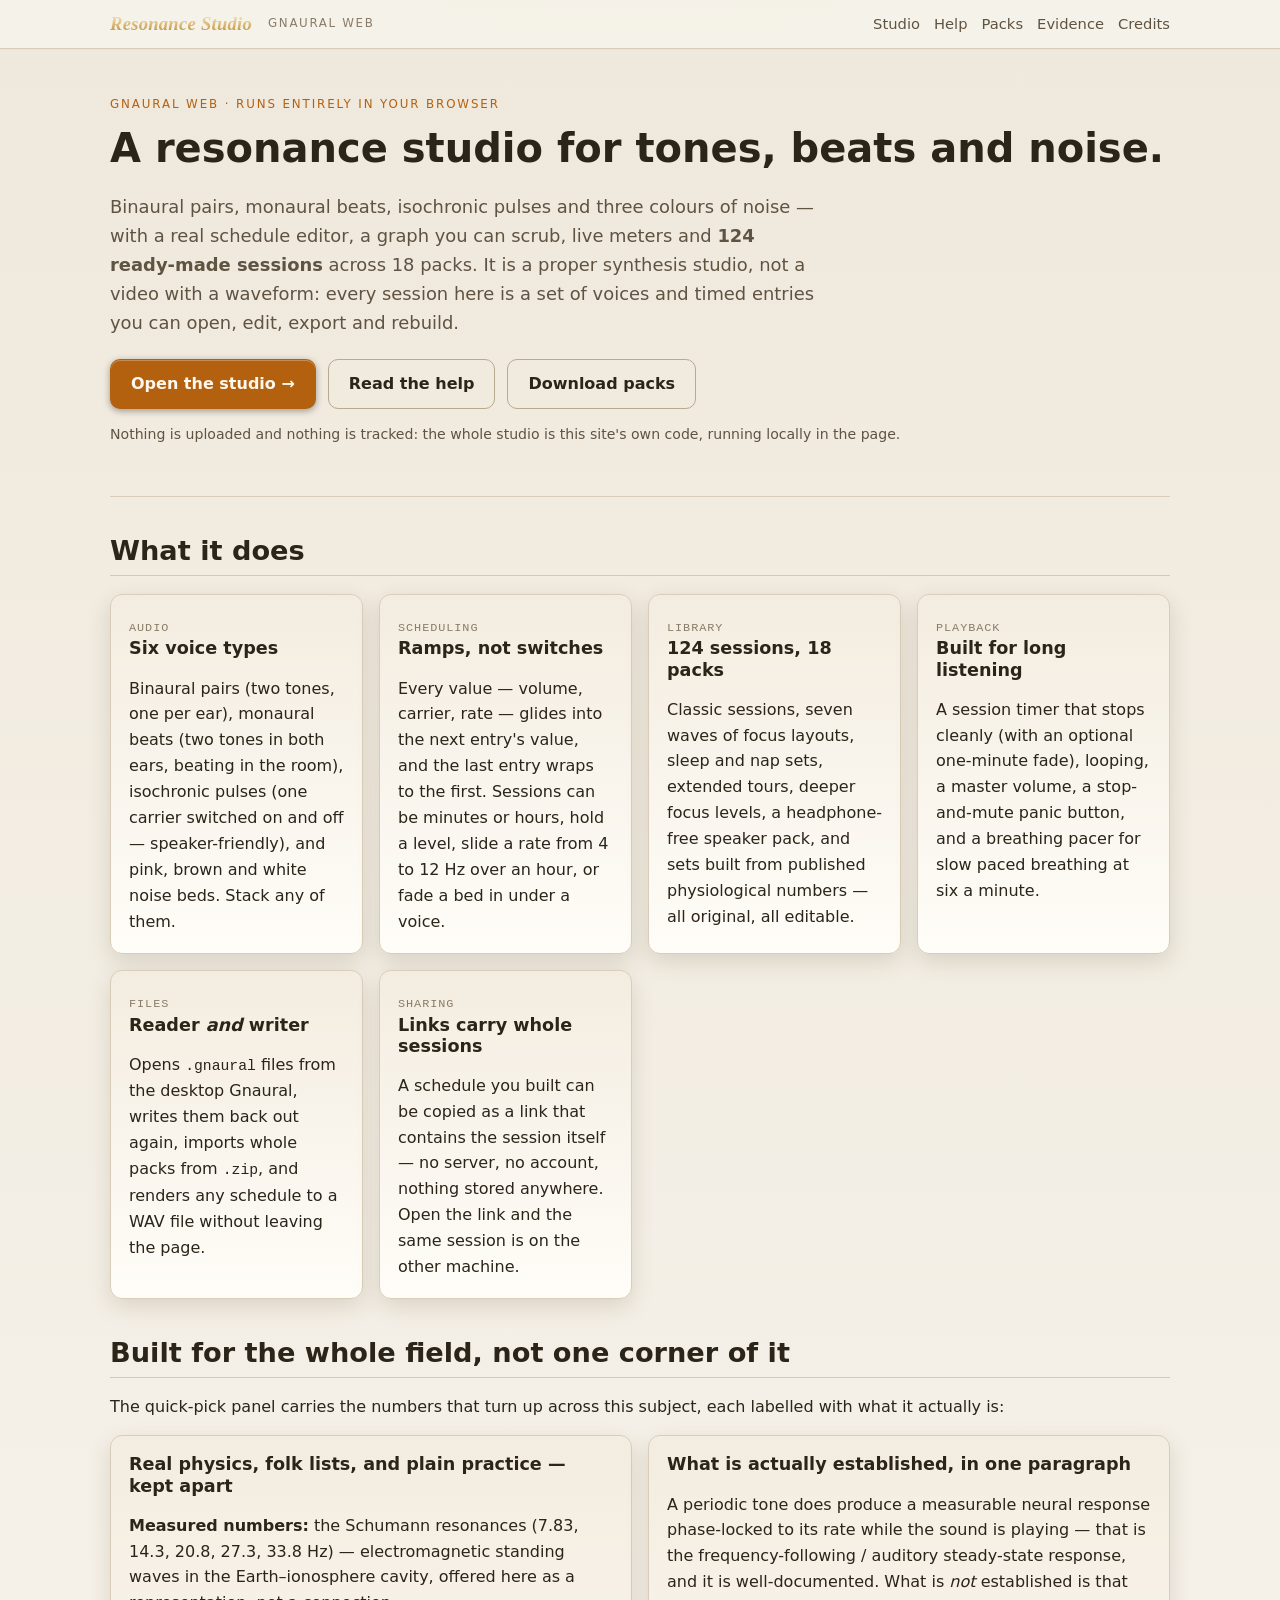
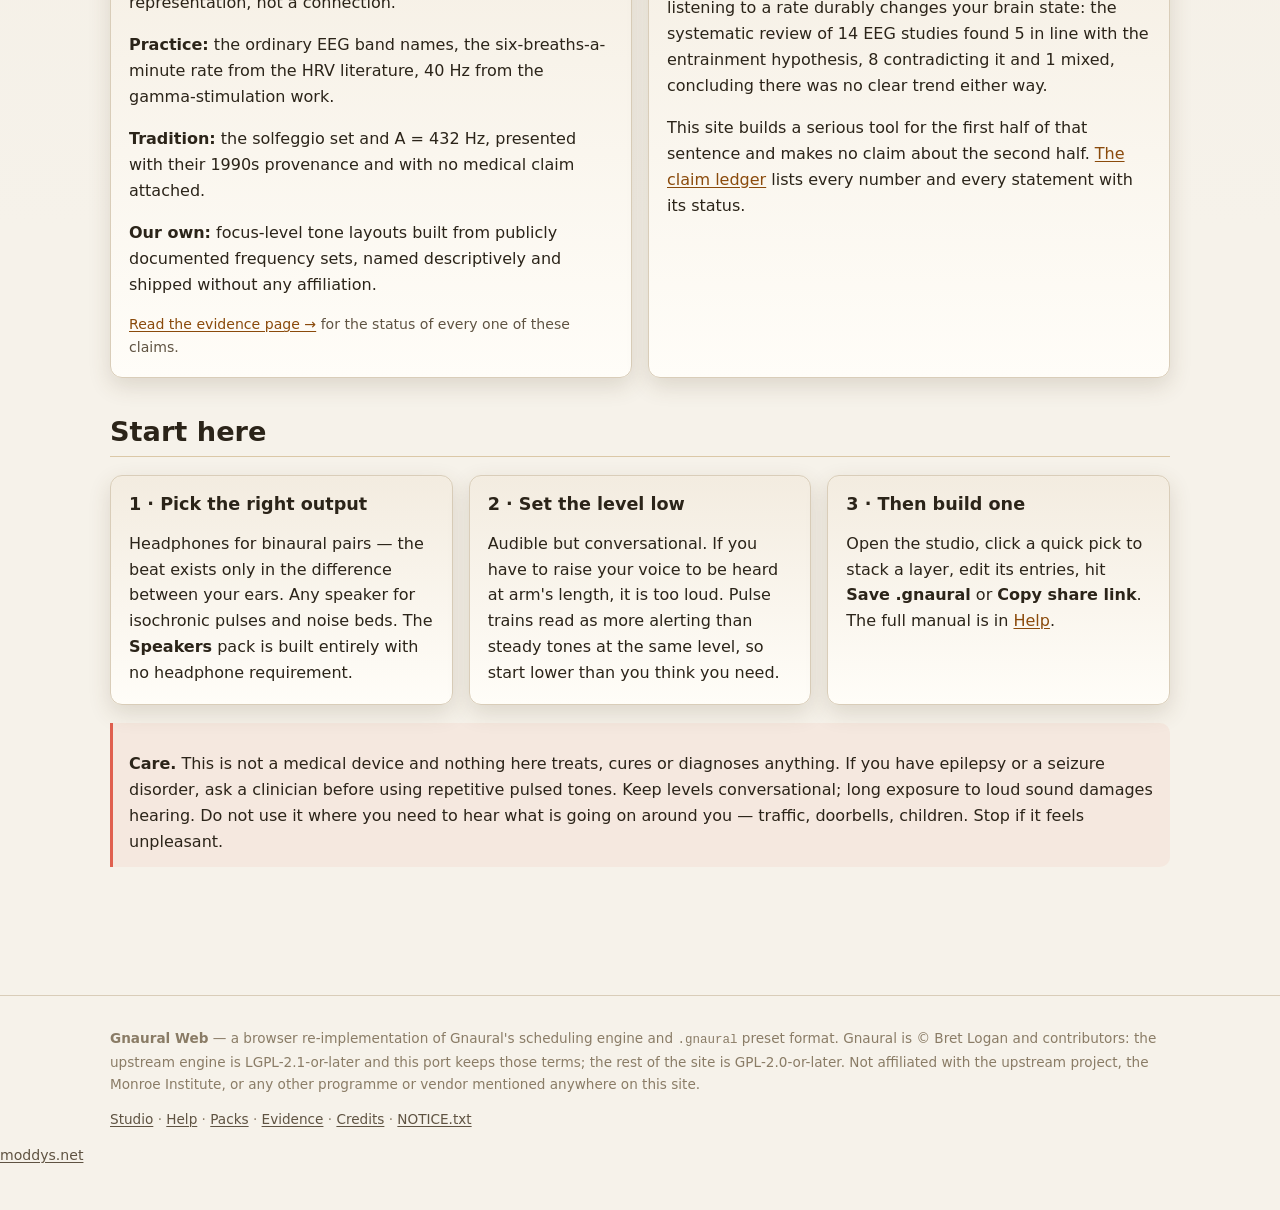
==== site/index.html @ 8ddf5c4d "Resonance Studio 1.0a (beta): the Windows build, the web app source and the docs" ====
<!DOCTYPE html>
<html lang="en" data-skin="forge">
<head>
<meta charset="utf-8">
<meta name="viewport" content="width=device-width, initial-scale=1">
<title>Resonance Studio — binaural beats, isochronic pulses and noise, in the browser</title>
<meta name="description" content="A complete tone and beat studio that runs in the browser: binaural pairs, monaural beats, isochronic pulses, three noise colours, a full schedule editor, a breathing pacer and a built-in library of ready-made sessions. No accounts, no uploads.">
<link rel="stylesheet" href="site.css?v=82x">
<link rel="icon" href="[data-uri]">
</head>
<body>

<header class="site">
  <div class="bar">
    <a class="mark" href="./">Resonance Studio</a>
    <span class="sub">Gnaural Web</span>
    <nav>
      <a href="app/">Studio</a>
      <a href="help/">Help</a>
      <a href="packs/">Packs</a>
      <a href="help/evidence.html">Evidence</a>
      <a href="credits/">Credits</a>
    </nav>
  </div>
</header>

<main class="shell">

  <section class="hero">
    <div class="kicker">Gnaural Web · runs entirely in your browser</div>
    <h1>A resonance studio for tones, beats and noise.</h1>
    <p class="lede">
      Binaural pairs, monaural beats, isochronic pulses and three colours of noise — with a real schedule
      editor, a graph you can scrub, live meters and <b><!--COUNT:sessions-->124<!--/COUNT--> ready-made
      sessions</b> across <!--COUNT:packs-->18<!--/COUNT--> packs. It is a proper synthesis studio, not a
      video with a waveform: every session here is a set of voices and timed entries you can open, edit,
      export and rebuild.
    </p>
    <div class="cta">
      <a class="btn" href="app/">Open the studio →</a>
      <a class="btn ghost" href="help/">Read the help</a>
      <a class="btn ghost" href="packs/">Download packs</a>
    </div>
    <p class="small">Nothing is uploaded and nothing is tracked: the whole studio is this site's own code,
      running locally in the page.</p>
  </section>

  <hr>

  <section>
    <h2>What it does</h2>
    <div class="grid g3" style="margin-top:18px">
      <div class="card">
        <span class="tag">Audio</span>
        <h3>Six voice types</h3>
        <p>Binaural pairs (two tones, one per ear), monaural beats (two tones in both ears, beating in the
          room), isochronic pulses (one carrier switched on and off — speaker-friendly), and pink, brown and
          white noise beds. Stack any of them.</p>
      </div>
      <div class="card">
        <span class="tag">Scheduling</span>
        <h3>Ramps, not switches</h3>
        <p>Every value — volume, carrier, rate — glides into the next entry's value, and the last entry wraps
          to the first. Sessions can be minutes or hours, hold a level, slide a rate from 4 to 12 Hz over an
          hour, or fade a bed in under a voice.</p>
      </div>
      <div class="card">
        <span class="tag">Library</span>
        <h3><!--COUNT:sessions-->124<!--/COUNT--> sessions, <!--COUNT:packs-->18<!--/COUNT--> packs</h3>
        <p>Classic sessions, seven waves of focus layouts, sleep and nap sets, extended tours, deeper focus
          levels, a headphone-free speaker pack, and sets built from published physiological numbers —
          all original, all editable.</p>
      </div>
      <div class="card">
        <span class="tag">Playback</span>
        <h3>Built for long listening</h3>
        <p>A session timer that stops cleanly (with an optional one-minute fade), looping, a master volume,
          a stop-and-mute panic button, and a breathing pacer for slow paced breathing at six a minute.</p>
      </div>
      <div class="card">
        <span class="tag">Files</span>
        <h3>Reader <i>and</i> writer</h3>
        <p>Opens <code>.gnaural</code> files from the desktop Gnaural, writes them back out again, imports
          whole packs from <code>.zip</code>, and renders any schedule to a WAV file without leaving the page.</p>
      </div>
      <div class="card">
        <span class="tag">Sharing</span>
        <h3>Links carry whole sessions</h3>
        <p>A schedule you built can be copied as a link that contains the session itself — no server, no
          account, nothing stored anywhere. Open the link and the same session is on the other machine.</p>
      </div>
    </div>
  </section>

  <section>
    <h2>Built for the whole field, not one corner of it</h2>
    <p>The quick-pick panel carries the numbers that turn up across this subject, each labelled with what it
      actually is:</p>
    <div class="grid g2">
      <div class="card">
        <h3>Real physics, folk lists, and plain practice — kept apart</h3>
        <p><b>Measured numbers:</b> the Schumann resonances (7.83, 14.3, 20.8, 27.3, 33.8 Hz) — electromagnetic
          standing waves in the Earth–ionosphere cavity, offered here as a representation, not a connection.</p>
        <p><b>Practice:</b> the ordinary EEG band names, the six-breaths-a-minute rate from the HRV
          literature, 40 Hz from the gamma-stimulation work.</p>
        <p><b>Tradition:</b> the solfeggio set and A = 432 Hz, presented with their 1990s provenance and with
          no medical claim attached.</p>
        <p><b>Our own:</b> focus-level tone layouts built from publicly documented frequency sets, named
          descriptively and shipped without any affiliation.</p>
        <p class="small"><a href="help/evidence.html">Read the evidence page →</a> for the status of every
          one of these claims.</p>
      </div>
      <div class="card">
        <h3>What is actually established, in one paragraph</h3>
        <p>A periodic tone does produce a measurable neural response phase-locked to its rate while the sound
          is playing — that is the frequency-following / auditory steady-state response, and it is
          well-documented. What is <i>not</i> established is that listening to a rate durably changes your
          brain state: the systematic review of 14 EEG studies found 5 in line with the entrainment
          hypothesis, 8 contradicting it and 1 mixed, concluding there was no clear trend either way.</p>
        <p>This site builds a serious tool for the first half of that sentence and makes no claim about the
          second half. <a href="help/evidence.html#ledger">The claim ledger</a> lists every number and every
          statement with its status.</p>
      </div>
    </div>
  </section>

  <section>
    <h2>Start here</h2>
    <div class="grid g3" style="margin-top:18px">
      <div class="card">
        <h3>1 · Pick the right output</h3>
        <p>Headphones for binaural pairs — the beat exists only in the difference between your ears. Any
          speaker for isochronic pulses and noise beds. The <b>Speakers</b> pack is built entirely with no
          headphone requirement.</p>
      </div>
      <div class="card">
        <h3>2 · Set the level low</h3>
        <p>Audible but conversational. If you have to raise your voice to be heard at arm's length, it is too
          loud. Pulse trains read as more alerting than steady tones at the same level, so start lower than you
          think you need.</p>
      </div>
      <div class="card">
        <h3>3 · Then build one</h3>
        <p>Open the studio, click a quick pick to stack a layer, edit its entries, hit <b>Save .gnaural</b> or
          <b>Copy share link</b>. The full manual is in <a href="help/">Help</a>.</p>
      </div>
    </div>
  </section>

  <div class="callout warn">
    <p><b>Care.</b> This is not a medical device and nothing here treats, cures or diagnoses anything. If you
      have epilepsy or a seizure disorder, ask a clinician before using repetitive pulsed tones. Keep levels
      conversational; long exposure to loud sound damages hearing. Do not use it where you need to hear what
      is going on around you — traffic, doorbells, children. Stop if it feels unpleasant.</p>
  </div>

</main>

<footer class="site">
  <div class="shell">
    <p><b>Gnaural Web</b> — a browser re-implementation of Gnaural's scheduling engine and <code>.gnaural</code>
      preset format. Gnaural is © Bret Logan and contributors: the upstream engine is LGPL-2.1-or-later and this
      port keeps those terms; the rest of the site is GPL-2.0-or-later. Not affiliated with the upstream project,
      the Monroe Institute, or any other programme or vendor mentioned anywhere on this site.</p>
    <p><a href="app/">Studio</a> · <a href="help/">Help</a> · <a href="packs/">Packs</a> ·
      <a href="help/evidence.html">Evidence</a> · <a href="credits/">Credits</a> ·
      <a href="app/NOTICE.txt">NOTICE.txt</a></p>
  </div>
<p class="small"><a href="https://moddys.net/">moddys.net</a></p>
</footer>

<script>
/* the site's own tiny skin switcher, shared with the app through localStorage */
(function () {
  try {
    var prefs = JSON.parse(localStorage.getItem("resonance.prefs.v1") || "{}");
    if (prefs.skin) document.documentElement.setAttribute("data-skin", prefs.skin);
    else if (window.matchMedia && window.matchMedia("(prefers-color-scheme: light)").matches)
      document.documentElement.setAttribute("data-skin", "paper");
  } catch (e) {}
})();
</script>
</body>
</html>
---- site/site.css ----
/* Resonance Studio — site stylesheet (shared by the landing, help, packs and
 * credits pages; the app page adds studio.css on top of this).
 * Licensed GPL-2.0-or-later (see app/NOTICE.txt).
 */

:root {
  --bg: #0e0b09; --bg2: #16110d; --panel: #1b1510; --panel2: #241c15;
  --line: #3a2c20; --line2: #5a452c;
  --ink: #f2e6d8; --ink-dim: #b9a48c; --ink-faint: #8a7862;
  --acc: #e0b96f; --acc2: #f2ddb0; --acc-ink: #2a1a08;   /* champagne gold */
  --good: #93c793; --bad: #e0604f; --info: #82b3d8;
  --radius: 12px; --shadow: 0 12px 34px rgba(0,0,0,.5);
  --mono: ui-monospace, "Cascadia Mono", "JetBrains Mono", Consolas, monospace;
  --sans: system-ui, -apple-system, "Segoe UI", Roboto, sans-serif;
  --maxw: 1100px;
}
html[data-skin="nocturne"] {
  --bg: #070b12; --bg2: #0c121c; --panel: #101a26; --panel2: #16232f;
  --line: #1e3345; --line2: #2b4a63;
  --ink: #dceaf5; --ink-dim: #93aec2; --ink-faint: #6a8697;
  --acc: #45d6ff; --acc2: #b6ecff; --acc-ink: #04222b;
}
html[data-skin="paper"] {
  --bg: #f6f2ea; --bg2: #efe8dc; --panel: #fffdf8; --panel2: #f3ece0;
  --line: #d9cdb9; --line2: #b9a98f;
  --ink: #2b2419; --ink-dim: #5f5342; --ink-faint: #8a7c66;
  --acc: #b4610f; --acc2: #8a4a0b; --acc-ink: #fff8ef;
  --shadow: 0 8px 22px rgba(90,70,40,.16);
}
* { box-sizing: border-box; }
html { scroll-behavior: smooth; }
body {
  margin: 0; background: linear-gradient(180deg, var(--bg2), var(--bg) 65%);
  color: var(--ink); font: 16px/1.62 var(--sans); min-height: 100vh; -webkit-font-smoothing: antialiased;
}
a { color: var(--acc2); text-underline-offset: 2px; }
a:hover { color: var(--acc); }
h1, h2, h3, h4 { line-height: 1.2; margin: 1.4em 0 .5em; }
h1 { font-size: clamp(1.7rem, 3.4vw, 2.5rem); margin-top: 0; }
h2 { font-size: clamp(1.25rem, 2.2vw, 1.7rem); padding-bottom: .25em; border-bottom: 1px solid var(--line); }
h3 { font-size: 1.1rem; }
code, kbd, .num { font-family: var(--mono); font-size: .92em; }
kbd { background: var(--panel2); border: 1px solid var(--line2); border-bottom-width: 2px; border-radius: 5px; padding: 1px 6px; font-size: .82em; }
.shell { max-width: var(--maxw); margin: 0 auto; padding: 0 20px 70px; }
.wide { max-width: 1400px; }

header.site {
  border-bottom: 1px solid var(--line);
  background: color-mix(in srgb, var(--bg) 92%, transparent);
  backdrop-filter: blur(8px); position: sticky; top: 0; z-index: 20;
}
header.site .bar { max-width: var(--maxw); margin: 0 auto; padding: 12px 20px; display: flex; align-items: center; gap: 16px; }
header.site.wide .bar { max-width: 1400px; }
header.site .mark { font-weight: 800; letter-spacing: .06em; text-transform: uppercase; color: var(--acc); text-decoration: none; }
header.site .sub { color: var(--ink-faint); font-size: .74rem; letter-spacing: .14em; text-transform: uppercase; }
header.site nav { margin-left: auto; display: flex; gap: 14px; flex-wrap: wrap; }
header.site nav a { color: var(--ink-dim); text-decoration: none; font-size: .92rem; }
header.site nav a:hover, header.site nav a[aria-current="page"] { color: var(--acc); }

footer.site {
  border-top: 1px solid var(--line); margin-top: 40px; padding: 18px 0 30px;
  color: var(--ink-faint); font-size: .85rem;
}
footer.site .shell { padding-bottom: 0; }
footer.site a { color: var(--ink-dim); }

/* hero */
.hero { padding: 46px 0 10px; }
.hero .lede { font-size: 1.12rem; color: var(--ink-dim); max-width: 62ch; }
.hero .cta { display: flex; gap: 12px; flex-wrap: wrap; margin: 22px 0 8px; }
.btn {
  display: inline-block; padding: 11px 20px; border-radius: 10px; text-decoration: none;
  background: var(--acc); color: var(--acc-ink); font-weight: 700; border: 1px solid transparent;
}
.btn:hover { background: var(--acc2); color: var(--acc-ink); }
.btn.ghost { background: transparent; color: var(--ink); border-color: var(--line2); font-weight: 600; }
.btn.ghost:hover { border-color: var(--acc); color: var(--acc); }
.kicker { letter-spacing: .16em; text-transform: uppercase; font-size: .74rem; color: var(--acc); margin-bottom: 10px; }

/* cards / grids */
.grid { display: grid; gap: 16px; }
.g2 { grid-template-columns: repeat(auto-fit, minmax(280px, 1fr)); }
.g3 { grid-template-columns: repeat(auto-fit, minmax(240px, 1fr)); }
.card {
  background: linear-gradient(180deg, var(--panel2), var(--panel));
  border: 1px solid var(--line); border-radius: var(--radius); padding: 18px; box-shadow: var(--shadow);
}
.card h3 { margin-top: 0; }
.card p:last-child { margin-bottom: 0; }
.card .tag { font-family: var(--mono); font-size: .74rem; color: var(--ink-faint); letter-spacing: .08em; text-transform: uppercase; }

.callout {
  border-left: 3px solid var(--acc); background: color-mix(in srgb, var(--acc) 7%, transparent);
  padding: 12px 16px; border-radius: 0 10px 10px 0; margin: 18px 0;
}
.callout.warn { border-color: var(--bad); background: color-mix(in srgb, var(--bad) 7%, transparent); }
.callout.good { border-color: var(--good); background: color-mix(in srgb, var(--good) 7%, transparent); }
.callout p:last-child { margin-bottom: 0; }

table { border-collapse: collapse; width: 100%; margin: 14px 0; font-size: .92rem; }
th, td { text-align: left; padding: 7px 10px; border-bottom: 1px solid var(--line); vertical-align: top; }
th { color: var(--ink-faint); font-size: .74rem; letter-spacing: .08em; text-transform: uppercase; }
tbody tr:hover { background: color-mix(in srgb, var(--acc) 6%, transparent); }
td.num, th.num { font-family: var(--mono); white-space: nowrap; }
.status { font-family: var(--mono); font-size: .74rem; padding: 2px 7px; border-radius: 999px; border: 1px solid var(--line2); white-space: nowrap; }
.status.established { color: var(--good); border-color: var(--good); }
.status.mixed { color: var(--acc); border-color: var(--acc); }
.status.tradition, .status.folk { color: var(--info); border-color: var(--info); }
.status.debunked { color: var(--bad); border-color: var(--bad); }
.status.physics { color: var(--info); border-color: var(--info); }
.status.practice { color: var(--ink-dim); }
.status.source { color: var(--acc2); border-color: var(--acc2); }

ul, ol { padding-left: 1.3em; }
li { margin: .3em 0; }
hr { border: none; border-top: 1px solid var(--line); margin: 26px 0; }
.small { font-size: .88rem; color: var(--ink-dim); }
.mono { font-family: var(--mono); }
.center { text-align: center; }
.toc { columns: 2; column-gap: 30px; }
@media (max-width: 640px) { .toc { columns: 1; } }
.toc a { text-decoration: none; }
script, .sr { position: absolute; width: 1px; height: 1px; overflow: hidden; clip: rect(0 0 0 0); }


/* -------------------------------------------------------- Marantz gold tinge
 * The same champagne language as the studio page (see app/studio.css): the
 * wordmark becomes an engraved serif print, panels catch a top light, and the
 * whole sub-site keeps its warm charcoal but reads in old-gold. Colors come
 * from the tokens above; nothing structural changes. */
:root { --gold: #e0b96f; --gold2: #f2ddb0; --gold-deep: #96723a; --gold-hi: #f8f4e9; }
body {
  background:
    radial-gradient(1100px 460px at 50% -8%, rgba(224, 185, 111, .07), transparent 62%),
    linear-gradient(180deg, var(--bg2), var(--bg) 65%);
}
header.site .mark {
  font: italic 600 1.16rem "Palatino Linotype", Palatino, Georgia, serif;
  letter-spacing: .015em; text-transform: none;
  background: linear-gradient(180deg, #f6e7c4 8%, #d9b66f 55%, #ab8742 100%);
  -webkit-background-clip: text; background-clip: text; color: transparent;
}
header.site { box-shadow: 0 1px 0 rgba(224, 185, 111, .10); }
.card { box-shadow: var(--shadow), inset 0 1px 0 rgba(248, 244, 233, .05); }
h2 { border-bottom-color: color-mix(in srgb, var(--gold) 24%, var(--line)); }
.btn { box-shadow: inset 0 1px 0 rgba(255, 255, 255, .28), 0 2px 7px rgba(0, 0, 0, .35); }
.btn.ghost { box-shadow: none; }
kbd { color: var(--ink); }
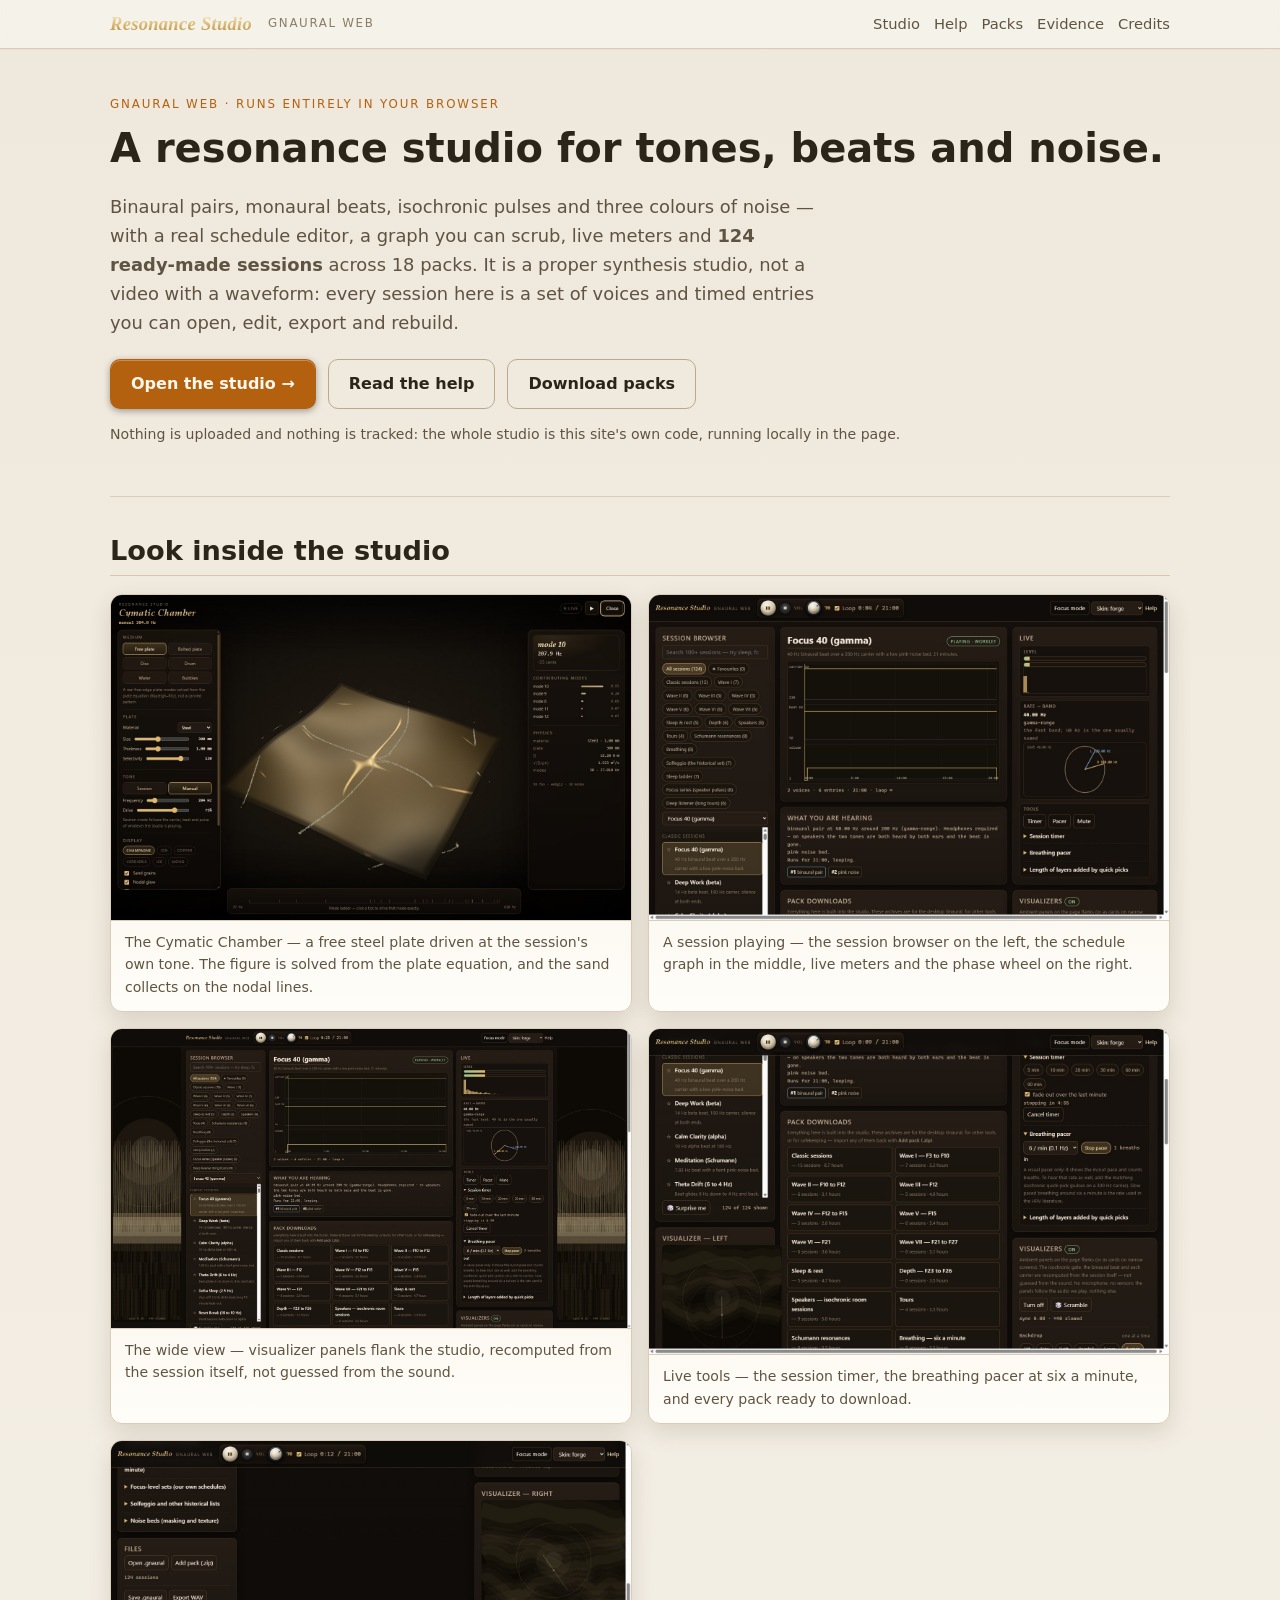
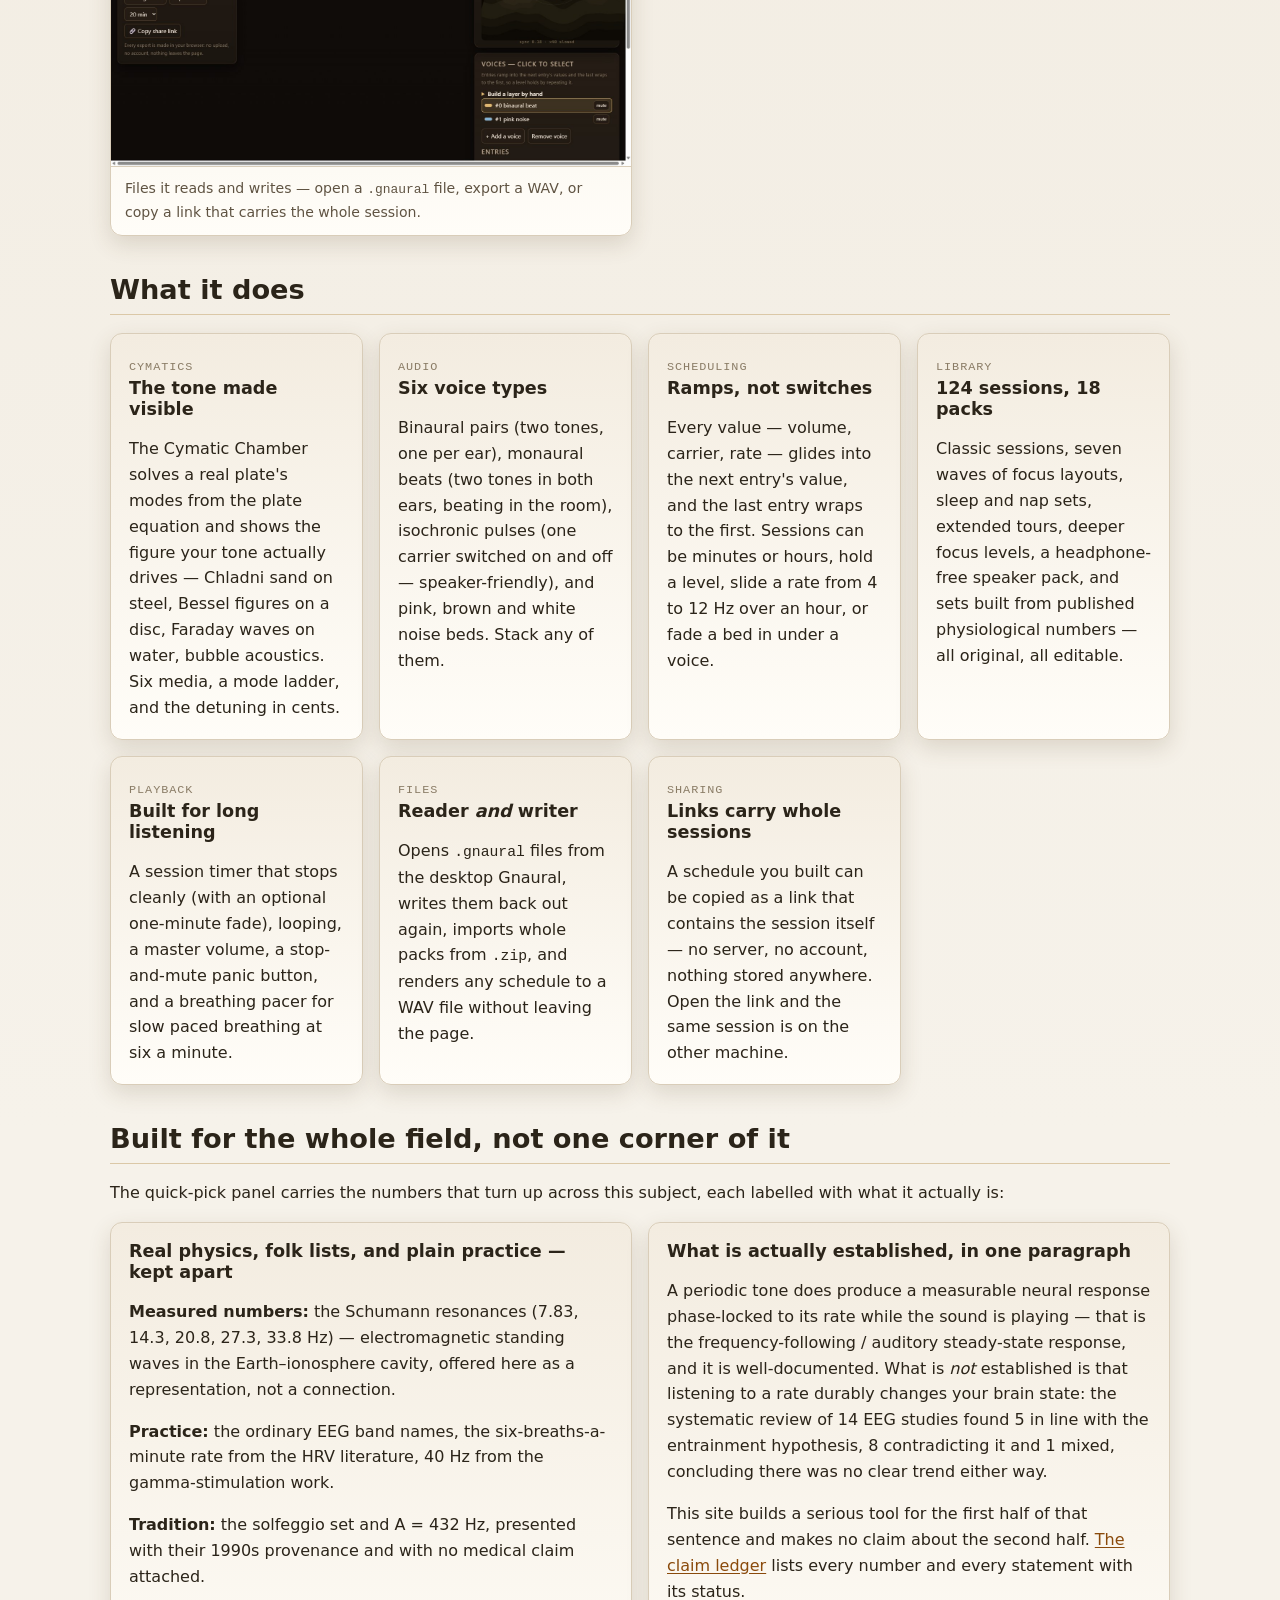
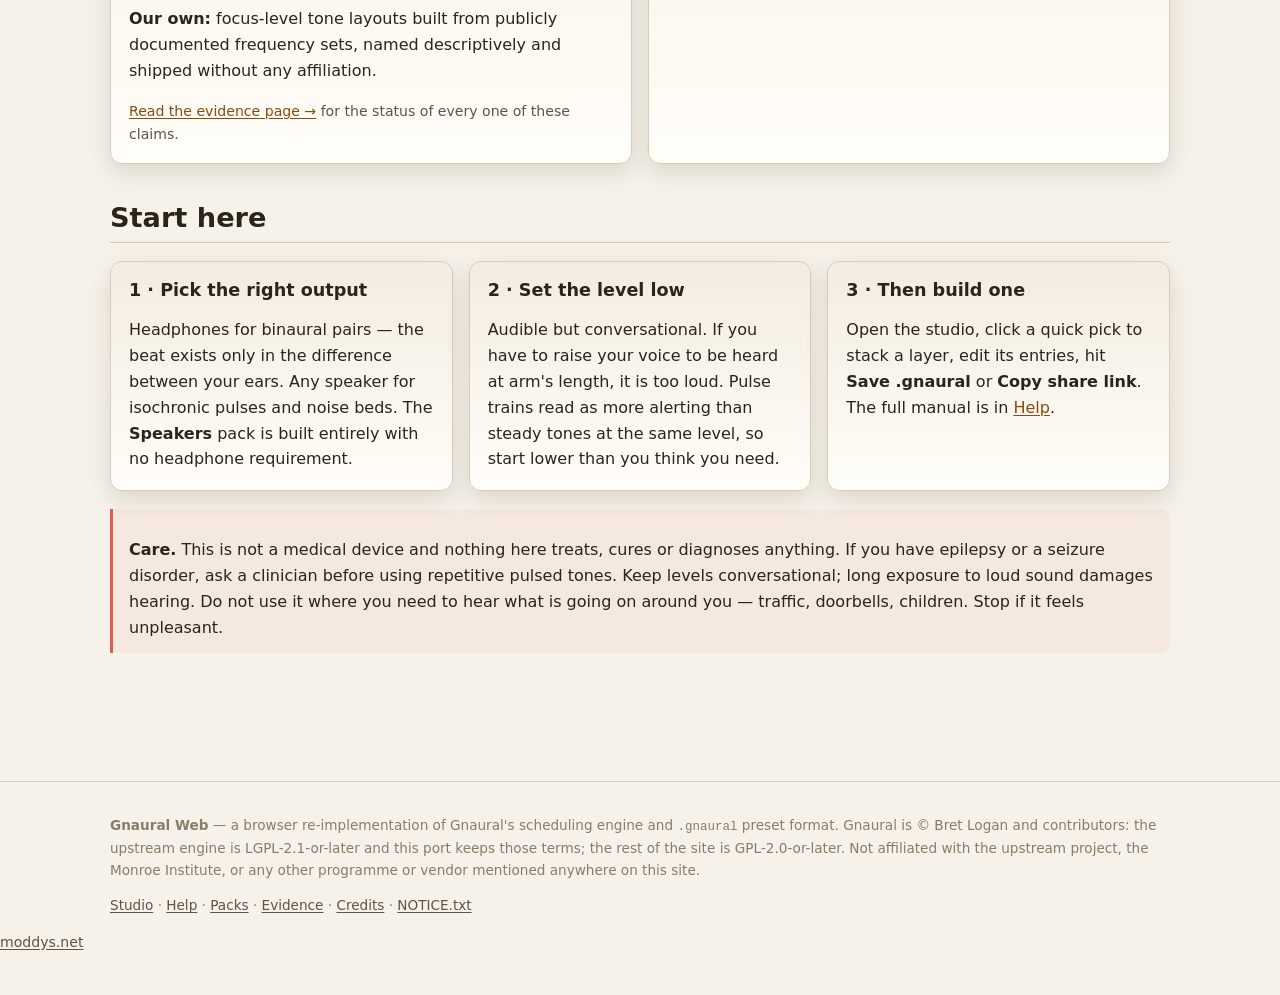
==== commit ef3524cd: "Cymatic Chamber: a solved plate, six media, and the full-screen instrument The visualiser system get" ====
--- a/site/index.html
+++ b/site/index.html
@@ -3,9 +3,10 @@
 <head>
 <meta charset="utf-8">
 <meta name="viewport" content="width=device-width, initial-scale=1">
-<title>Resonance Studio — binaural beats, isochronic pulses and noise, in the browser</title>
-<meta name="description" content="A complete tone and beat studio that runs in the browser: binaural pairs, monaural beats, isochronic pulses, three noise colours, a full schedule editor, a breathing pacer and a built-in library of ready-made sessions. No accounts, no uploads.">
-<link rel="stylesheet" href="site.css?v=82x">
+<title>Resonance Studio — binaural beats, tones & noise in browser</title>
+<meta name="description" content="Resonance Studio: binaural pairs, monaural beats, isochronic pulses, three noise colours, a schedule editor and a session library in the browser. No accounts.">
+<link rel="canonical" href="https://moddys.net/resonance/">
+<link rel="stylesheet" href="site.css?v=83x">
 <link rel="icon" href="[data-uri]">
 </head>
 <body>
@@ -48,8 +49,46 @@
   <hr>
 
   <section>
+    <h2>Look inside the studio</h2>
+    <div class="shots">
+      <figure class="card">
+        <img src="shots/resonance-cymatics-plate.jpg" alt="The Cymatic Chamber: a steel plate showing the nodal figure driven by the tone, with sand along the nodal lines"
+          width="1440" height="900" loading="lazy">
+        <figcaption>The Cymatic Chamber — a free steel plate driven at the session's own tone. The figure is solved from the plate equation, and the sand collects on the nodal lines.</figcaption>
+      </figure>
+      <figure class="card">
+        <img src="shots/resonance-studio.jpg" alt="A session playing: the session browser, the schedule graph, the live panel and the phase wheel"
+          width="1440" height="900" loading="lazy">
+        <figcaption>A session playing — the session browser on the left, the schedule graph in the middle, live meters and the phase wheel on the right.</figcaption>
+      </figure>
+      <figure class="card">
+        <img src="shots/resonance-wide.jpg" alt="The wide view: visualizer panels flank the studio and follow the sound"
+          width="1600" height="919" loading="lazy">
+        <figcaption>The wide view — visualizer panels flank the studio, recomputed from the session itself, not guessed from the sound.</figcaption>
+      </figure>
+      <figure class="card">
+        <img src="shots/resonance-tools.jpg" alt="Live tools: the session timer, the breathing pacer and the pack downloads"
+          width="1440" height="900" loading="lazy">
+        <figcaption>Live tools — the session timer, the breathing pacer at six a minute, and every pack ready to download.</figcaption>
+      </figure>
+      <figure class="card">
+        <img src="shots/resonance-files.jpg" alt="Save, WAV export and the share link"
+          width="1440" height="900" loading="lazy">
+        <figcaption>Files it reads and writes — open a <code>.gnaural</code> file, export a WAV, or copy a link that carries the whole session.</figcaption>
+      </figure>
+    </div>
+  </section>
+
+  <section>
     <h2>What it does</h2>
     <div class="grid g3" style="margin-top:18px">
+      <div class="card">
+        <span class="tag">Cymatics</span>
+        <h3>The tone made visible</h3>
+        <p>The Cymatic Chamber solves a real plate's modes from the plate equation and shows the figure your
+          tone actually drives — Chladni sand on steel, Bessel figures on a disc, Faraday waves on water,
+          bubble acoustics. Six media, a mode ladder, and the detuning in cents.</p>
+      </div>
       <div class="card">
         <span class="tag">Audio</span>
         <h3>Six voice types</h3>
--- a/site/site.css
+++ b/site/site.css
@@ -89,6 +89,12 @@
 .card p:last-child { margin-bottom: 0; }
 .card .tag { font-family: var(--mono); font-size: .74rem; color: var(--ink-faint); letter-spacing: .08em; text-transform: uppercase; }
 
+/* the landing page's screenshot gallery */
+.shots { display: grid; gap: 16px; grid-template-columns: repeat(auto-fit, minmax(min(400px, 100%), 1fr)); margin-top: 18px; }
+.shots figure { margin: 0; padding: 0; overflow: hidden; }
+.shots img { display: block; width: 100%; height: auto; border-bottom: 1px solid var(--line); }
+.shots figcaption { padding: 10px 14px 12px; font-size: .88rem; color: var(--ink-dim); }
+
 .callout {
   border-left: 3px solid var(--acc); background: color-mix(in srgb, var(--acc) 7%, transparent);
   padding: 12px 16px; border-radius: 0 10px 10px 0; margin: 18px 0;
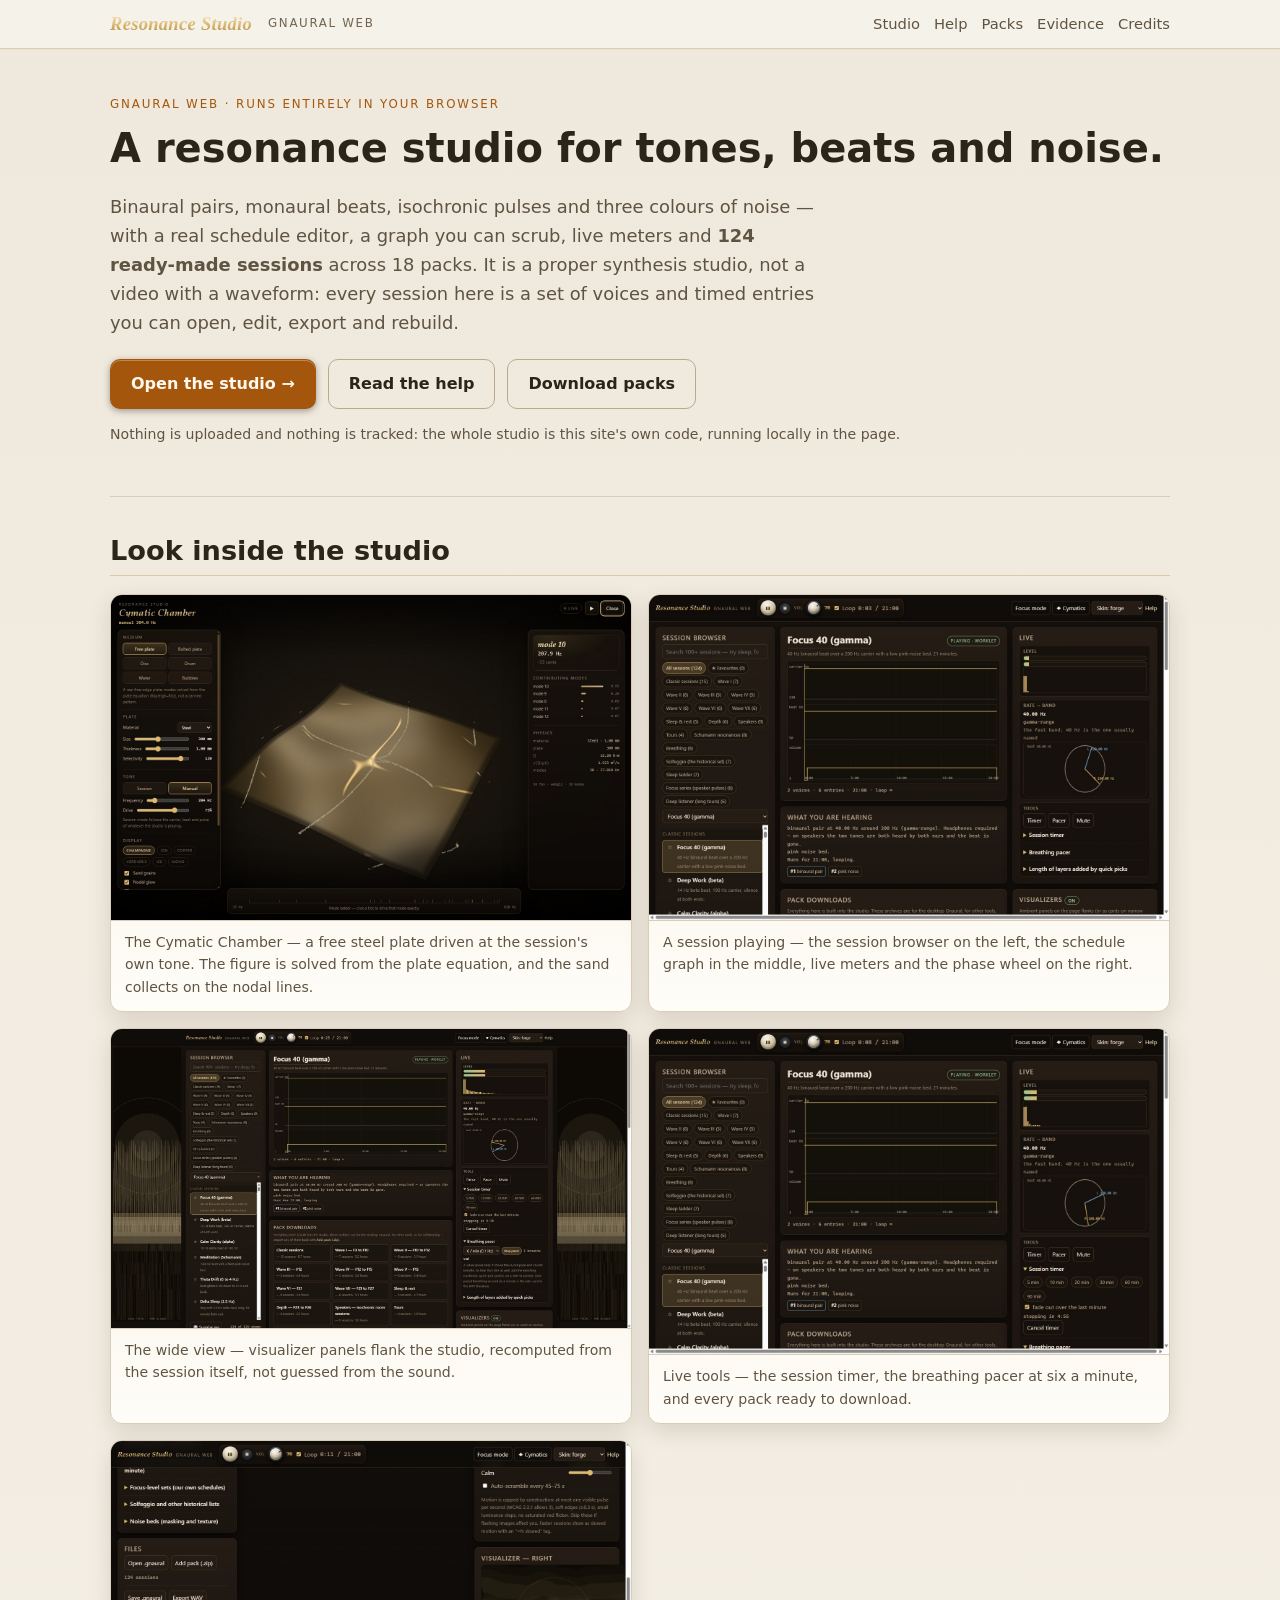
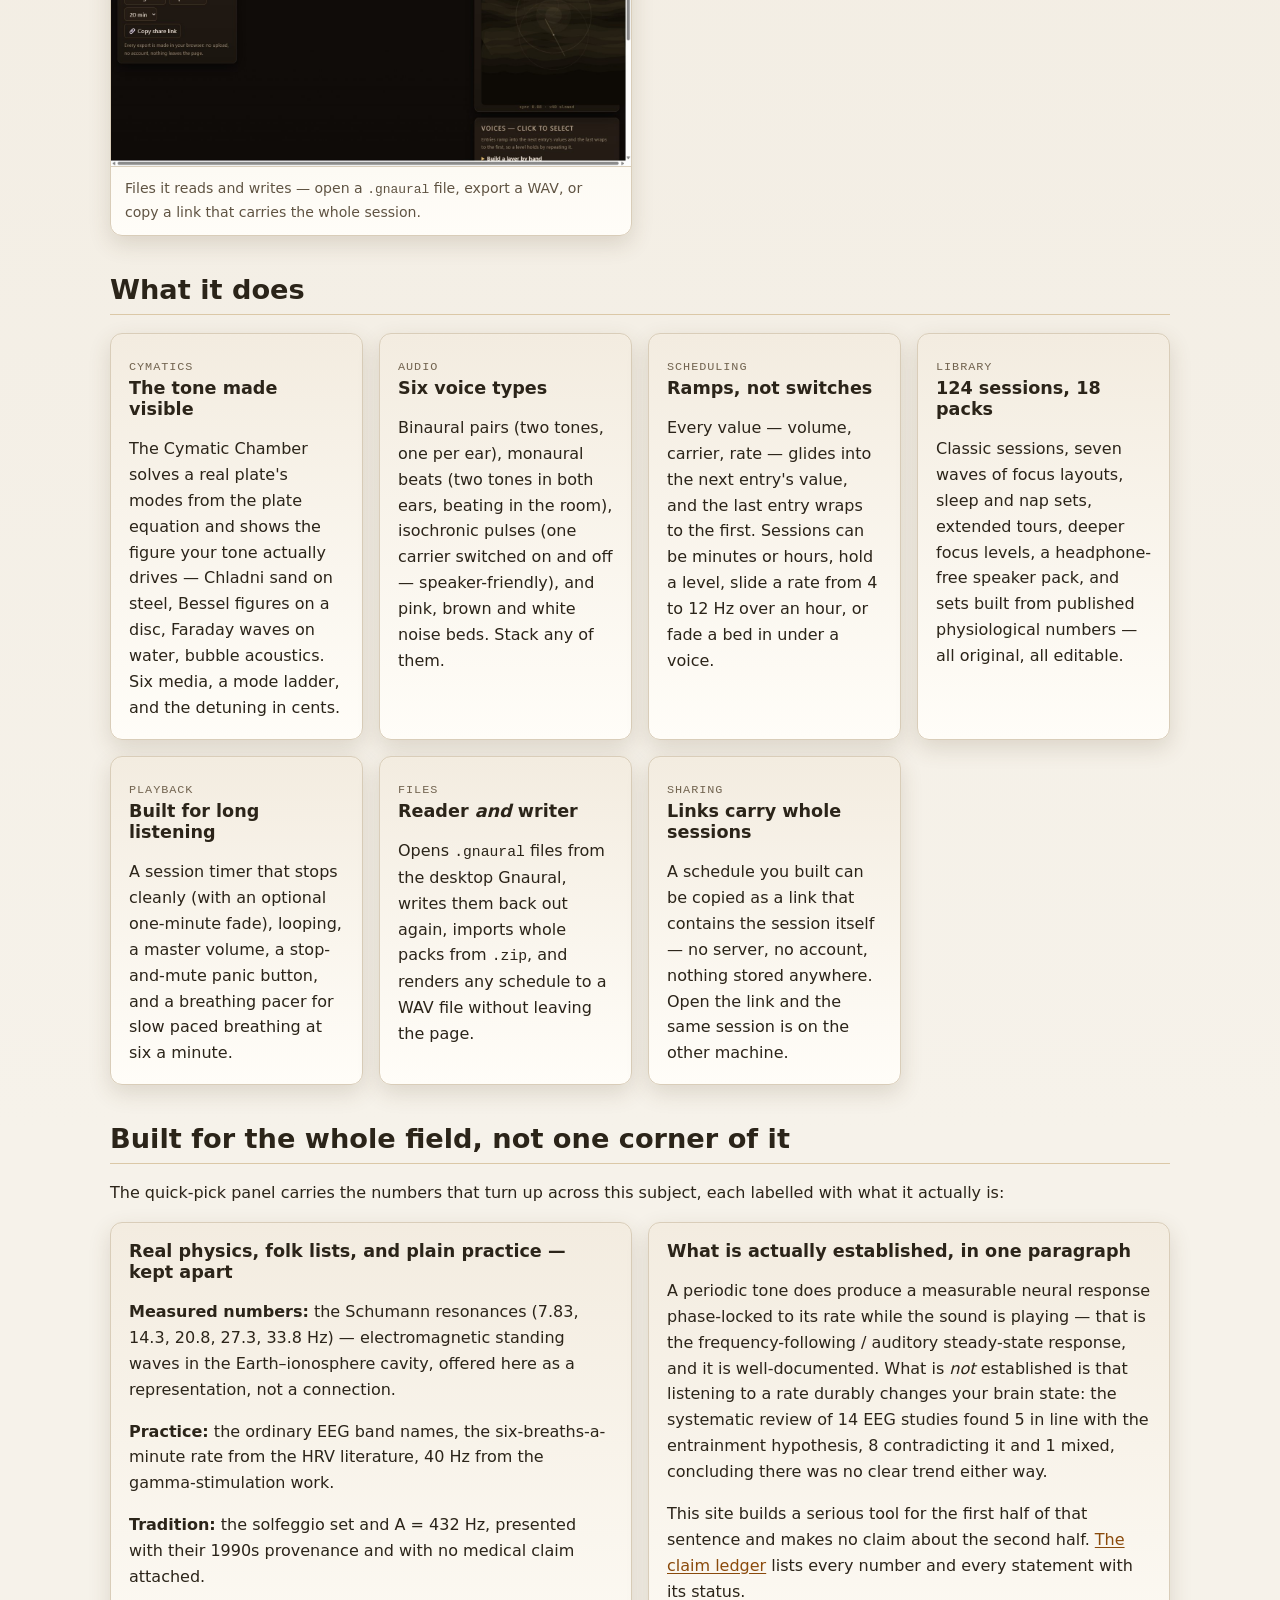
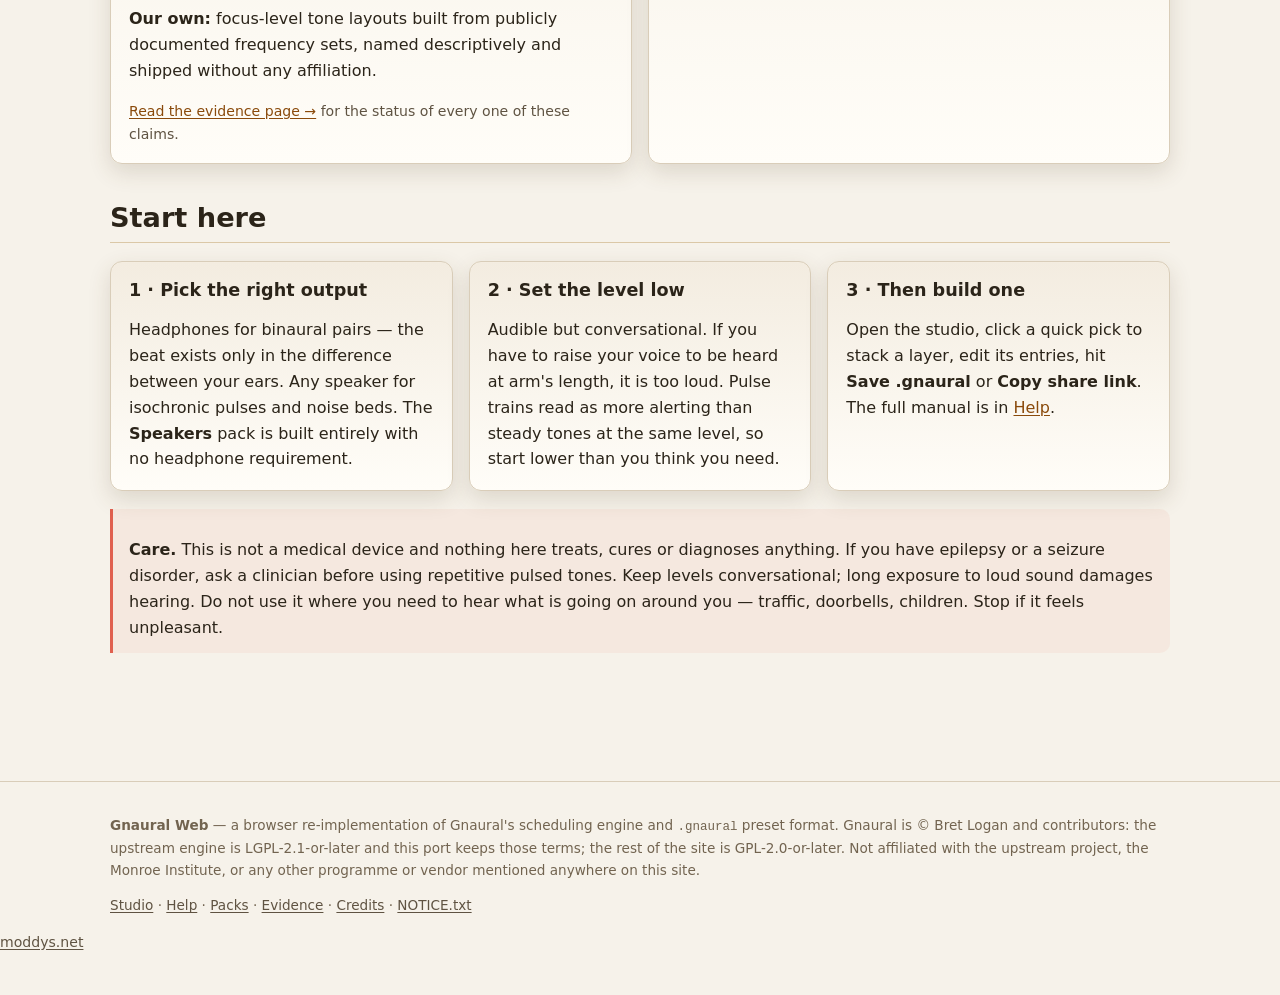
==== commit 86e4ce06: "1.0e: a11y pass" ====
--- a/site/index.html
+++ b/site/index.html
@@ -6,7 +6,7 @@
 <title>Resonance Studio — binaural beats, tones & noise in browser</title>
 <meta name="description" content="Resonance Studio: binaural pairs, monaural beats, isochronic pulses, three noise colours, a schedule editor and a session library in the browser. No accounts.">
 <link rel="canonical" href="https://moddys.net/resonance/">
-<link rel="stylesheet" href="site.css?v=83x">
+<link rel="stylesheet" href="site.css?v=83y">
 <link rel="icon" href="[data-uri]">
 </head>
 <body>
--- a/site/site.css
+++ b/site/site.css
@@ -6,7 +6,7 @@
 :root {
   --bg: #0e0b09; --bg2: #16110d; --panel: #1b1510; --panel2: #241c15;
   --line: #3a2c20; --line2: #5a452c;
-  --ink: #f2e6d8; --ink-dim: #b9a48c; --ink-faint: #8a7862;
+  --ink: #f2e6d8; --ink-dim: #b9a48c; --ink-faint: #97846d;
   --acc: #e0b96f; --acc2: #f2ddb0; --acc-ink: #2a1a08;   /* champagne gold */
   --good: #93c793; --bad: #e0604f; --info: #82b3d8;
   --radius: 12px; --shadow: 0 12px 34px rgba(0,0,0,.5);
@@ -23,8 +23,8 @@
 html[data-skin="paper"] {
   --bg: #f6f2ea; --bg2: #efe8dc; --panel: #fffdf8; --panel2: #f3ece0;
   --line: #d9cdb9; --line2: #b9a98f;
-  --ink: #2b2419; --ink-dim: #5f5342; --ink-faint: #8a7c66;
-  --acc: #b4610f; --acc2: #8a4a0b; --acc-ink: #fff8ef;
+  --ink: #2b2419; --ink-dim: #5f5342; --ink-faint: #726450;
+  --acc: #a4570c; --acc2: #8a4a0b; --acc-ink: #fff8ef;
   --shadow: 0 8px 22px rgba(90,70,40,.16);
 }
 * { box-sizing: border-box; }
